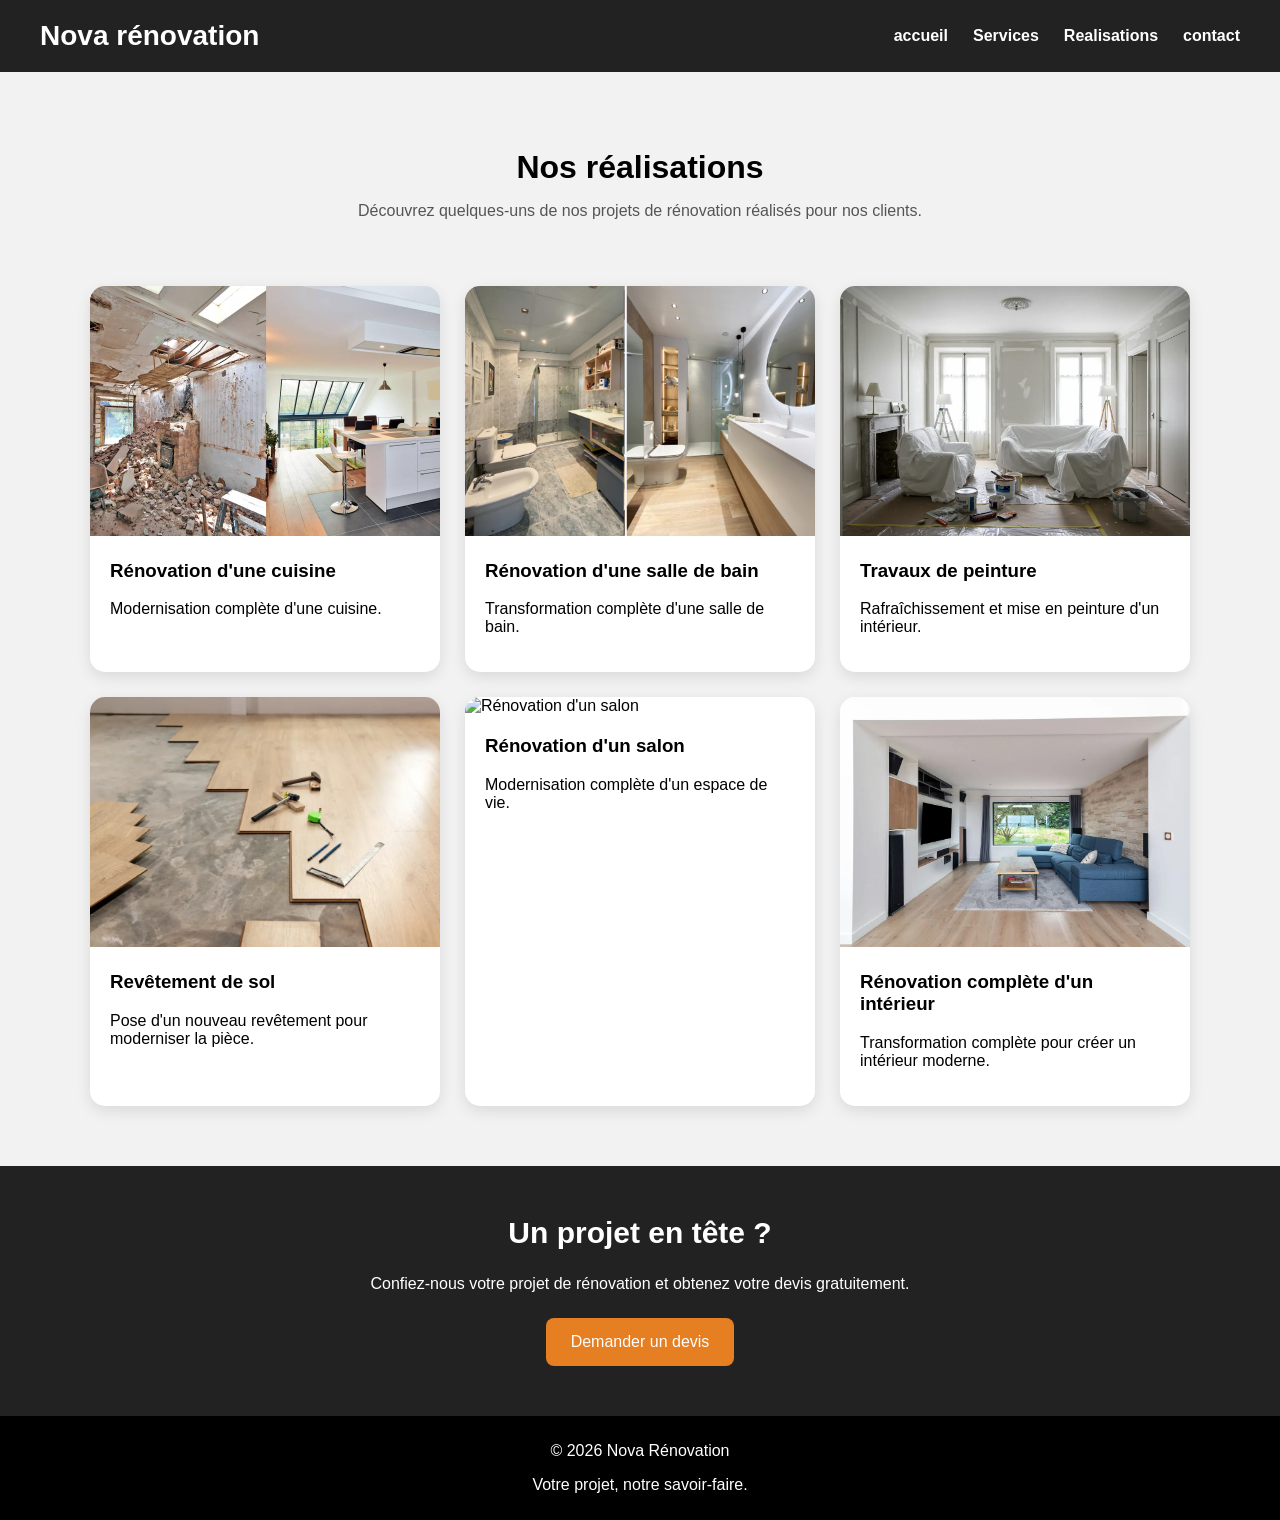
==== realisations.html @ 0672aceb "Add files via upload" ====
<!DOCTYPE html>
<html lang="fr">

<head>
    <meta charset="UTF-8">
    <meta name="viewport" content="width=device-width, initial-scale=1.0">
    <link rel="stylesheet" href="style.css">
</head>

<body>

    <header>

        <h1>Nova rénovation</h1>

        <button class="menu-toggle">☰</button>


        <nav class="accueil">

            <a href="index.html">accueil</a>
            <a href="services.html">Services</a>
            <a href="realisations.html">Realisations</a>
            <a href="contact.html">contact</a>


        </nav>

    </header>

    <main>

        <section class="intro-realisations">
            <h2>Nos réalisations</h2>

            <p>
                Découvrez quelques-uns de nos projets de rénovation réalisés
                pour nos clients.
            </p>
        </section>

        <section class="galerie-projets">

            <div class="projet">
                <img src="images/realisation1.webp" alt="Rénovation d'une cuisine">

                <div class="info-projet">
                    <h3>Rénovation d'une cuisine</h3>
                    <p>Modernisation complète d'une cuisine.</p>
                </div>

            </div>

            <div class="projet">
                <img src="images/salle de bain.jpg" alt="Rénovation d'une salle de bain">

                <div class="info-projet">
                    <h3>Rénovation d'une salle de bain</h3>
                    <p>Transformation complète d'une salle de bain.</p>
                </div>
            </div>

            <div class="projet">
                <img src="images/travaux de peinture.webp" alt="Travaux de peinture">

                <div class="info-projet">
                    <h3>Travaux de peinture</h3>
                    <p>Rafraîchissement et mise en peinture d'un intérieur.</p>
                </div>
            </div>

            <div class="projet">
                <img src="images/revetement de sol.webp" alt="Pose d'un revêtement de sol">

                <div class="info-projet">
                    <h3>Revêtement de sol</h3>
                    <p>Pose d'un nouveau revêtement pour moderniser la pièce.</p>
                </div>
            </div>

            <div class="projet">
                <img src="images/renovation de salon.Webp" alt="Rénovation d'un salon">

                <div class="info-projet">
                    <h3>Rénovation d'un salon</h3>
                    <p>Modernisation complète d'un espace de vie.</p>
                </div>
            </div>

            <div class="projet">
                <img src="images/renovation complete d'un intérieur.webp" alt="Rénovation complète d'un intérieur">

                <div class="info-projet">
                    <h3>Rénovation complète d'un intérieur</h3>
                    <p>Transformation complète pour créer un intérieur moderne.</p>
                </div>
            </div>


        </section>

    </main>

    <section class="cta-realisations">

        <h2>Un projet en tête ?</h2>

        <p>
            Confiez-nous votre projet de rénovation et obtenez votre devis gratuitement.
        </p>

        <a href="contact.html">Demander un devis</a>

    </section>

    <div class="lightbox" id="lightbox">
        <span class="fermer-lightbox">&times;</span>

        <img class="image-lightbox" src="" alt="Réalisation agrandie">
    </div>

    <footer>

        <p>© 2026 Nova Rénovation</p>
        <p>Votre projet, notre savoir-faire.</p>

    </footer>

    <script src="script.js"></script>

</body>

</html>
---- style.css ----
body {
    background-color: #f2f2f2;
    color: black;
    margin: 0;
    font-family: Arial, Helvetica, sans-serif;
}

header {
    padding: 20px 40px;
    display: flex;
    justify-content: space-between;
    align-items: center;

    background-color: #222222;
    color: white;
}

header h1 {
    margin: 0;
    font-size: 28px;
}

.accueil {
    display: flex;
    gap: 25px;
}

.accueil a {
    color: white;
    text-decoration: none;
    font-weight: bold;
    transition: 0.3s;
}

.accueil a:hover {
    color: #e67e22;
}

.hero {
    padding: 100px 20px;
    text-align: center;
    color: white;
    margin: 10px;

    background-image:
        linear-gradient(rgba(0, 0, 0, 0.5), rgba(0, 0, 0, 0.5)),
        url("images/hero-renovation.jpg");

    background-size: cover;
    background-position: center;
    border-radius: 10px;
}

.hero a {
    display: inline-block;
    padding: 15px;
    background-color: #e67e22;
    color: white;
    text-decoration: none;
    border-radius: 8px;
    transition: 0.3s;
    margin-top: 15px;
}

.hero a:hover {
    background-color: #c96810;
    transform: scale(1.05)
}

.Liste-services {
    display: flex;
    justify-content: center;
    gap: 20px;
}

.service {
    background-color: white;
    color: #222;
    padding: 25px;
    border-radius: 12px;
    width: 250px;
    text-align: center;
    transition: 0.3s;
    border-top: 4px solid #e67e22;
}

.service:hover {
    transform: translateY(-5px);
    box-shadow: 0 8px 20px rgba(0, 0, 0, 0.3);
}

.avantages {
    display: flex;
    justify-content: center;
    gap: 20px;
}

.avantage {
    background-color: #2b2b2b;
    color: white;
    width: 250px;
    padding: 25px;
    border-radius: 12px;
    text-align: center;
    transition: 0.3s;
}

.avantage:hover {
    transform: translateY(-5px);
    box-shadow: 0 8px 20px rgba(0, 0, 0, 0.3);
}

.icone-avantage {
    font-size: 32px;
    color: #e67e22;
    margin-bottom: 10px;
}

.icone-avantage svg {
    width: 35px;
    height: 35px;
    fill: none;
    stroke: #e67e22;
    stroke-width: 2;
}

.services {
    padding: 25px 30px;
    text-align: center;
}

.pourquoi-nous {
    padding: 15px 20px;
    text-align: center;
}

footer {
    background-color: black;
    color: white;
    padding: 10px 15px;
    text-align: center;
}

.menu-toggle {
    display: none;
}

@media (max-width: 768px) {

    .accueil {
        display: none;
        flex-direction: column;
        align-items: center;
        gap: 15px;
        width: 100%;
    }

    .accueil.ouvert {
        display: flex;

    }

    .Liste-services {
        flex-direction: column;
        align-items: center;
    }

    .avantages {
        flex-direction: column;
        align-items: center;
    }

    header {
        flex-direction: row;
        justify-content: space-between;
        align-items: center;
        flex-wrap: wrap;
    }

    .menu-toggle {
        display: block;
    }

    .galerie-realisations {
        flex-direction: column;
        align-items: center;
    }

    .galerie-realisations img {
        width: 90%;
        height: auto;
    }

    .service-detail,
    .service-detail.inverse {
        flex-direction: column;
    }

    .service-detail img {
        width: 100%;
        height: 220px;
    }

    .texte-service {
        width: auto;
        padding: 25px;
    }

}

.galerie-realisations {
    display: flex;
    justify-content: center;
    gap: 20px;
}

.galerie-realisations img {
    width: 300px;
    height: 200px;
    border-radius: 15px;
    object-fit: cover;
    transition: 0.3s;
}

.galerie-realisations img:hover {
    transform: translateY(-5px) scale(1.03);
    box-shadow: 0 8px 20px rgba(0, 0, 0, 0.3);
}

.realisations-accueil {
    padding: 30px 20px;
    text-align: center;
}

.bouton-realisations {
    display: inline-block;
    margin-top: 25px;
    padding: 15px 25px;
    background-color: #e67e22;
    color: white;
    text-decoration: none;
    border-radius: 8px;
    transition: 0.3s;
}

.bouton-realisations:hover {
    background-color: #c96510;
    transform: scale(1.05);
}

.services-detail {
    padding: 40px 20px;
    background-color: #e9e9e9;

}

.service-detail {
    display: flex;
    align-items: center;
    max-width: 1000px;
    margin: 0 auto;
    background-color: white;
    border-radius: 15px;
    overflow: hidden;

    box-shadow: 0 5px 15px rgba(0, 0, 0, 0.08);
    transition: 0.3s;
}

.service-detail:hover {
    transform: translateY(-5px);
    box-shadow: 0 10px 25px rgba(0, 0, 0, 0.15);
}

.service-detail img {
    width: 50%;
    height: 300px;
    object-fit: cover;
}

.texte-service {
    width: 50%;
    padding: 30px;
}

.intro-services {
    text-align: center;
    padding: 50px 20px 20px;
}

.intro-services h2 {
    font-size: 32px;
    margin-bottom: 10px;
}

.intro-services p {
    color: #555;
}

.services-detail {
    display: flex;
    flex-direction: column;
    gap: 30px;
}

.service-detail.inverse {
    flex-direction: row-reverse;
}

.cta-services,
.cta-realisations {
    background-color: #222;
    color: white;
    text-align: center;
    padding: 50px 20px;
    margin-top: 40px;
}

.cta-services h2,
.cta-realisations h2 {
    margin-top: 0;
    font-size: 30px;
}

.cta-services p,
.cta-realisations p {
    margin-bottom: 25px;
}

.cta-services a,
.cta-realisations a {
    display: inline-block;
    padding: 15px 25px;
    background-color: #e67e22;
    color: white;
    text-decoration: none;
    border-radius: 8px;
    transition: 0.3s;
}

.cta-services a:hover,
.cta-realisations a:hover {
    background-color: #c96510;
    transform: scale(1.05);
}

.intro-realisations {
    text-align: center;
    padding: 50px 20px 30px;
}

.intro-realisations h2 {
    font-size: 32px;
    margin-bottom: 10px;
}

.intro-realisations p {
    color: #555;
}

.galerie-projets {
    max-width: 1100px;
    margin: 0 auto;
    padding: 20px;

    display: grid;
    grid-template-columns: repeat(3, 1fr);
    gap: 25px;
}

.projet {
    background-color: white;
    border-radius: 15px;
    overflow: hidden;
    box-shadow: 0 5px 15px rgba(0, 0, 0, 0.1);
    transition: 0.3s;
}

.projet:hover {
    transform: translateY(-5px);
    box-shadow: 0 10px 25px rgba(0, 0, 0, 0.15);
}

.projet img {
    width: 100%;
    height: 250px;
    object-fit: cover;
    cursor: pointer;
}

.info-projet {
    padding: 20px;
}

.info-projet h3 {
    margin-top: 0;
}

.lightbox {
    display: none;
    position: fixed;
    inset: 0;
    background-color: rgba(0, 0, 0, 0.9);
    justify-content: center;
    align-items: center;
    z-index: 1000;
}

.lightbox.ouverte {
    display: flex;
}

.image-lightbox {
    max-width: 85%;
    max-height: 85%;
    border-radius: 10px;
}

.fermer-lightbox {
    position: absolute;
    top: 25px;
    right: 40px;
    color: white;
    font-size: 45px;
    cursor: pointer;
}

@media (max-width: 768px) {

    .galerie-projets {
        grid-template-columns: 1fr;
        padding: 20px;
    }

    .projet img {
        height: 230px;
    }

    .image-lightbox {
        max-width: 95%;
        max-height: 80%;
    }

    .fermer-lightbox {
        top: 15px;
        right: 20px;
    }

    .contact {
    flex-direction: column;
    align-items: center;
}

.infos-contact {
    width: 100%;
    box-sizing: border-box;
}

.formulaire-contact {
    width: 100%;
    box-sizing: border-box;
}
}

.intro-contact {
    text-align: center;
    padding: 50px 20px 20px;
}

.intro-contact h2 {
    font-size: 32px;
    margin-bottom: 10px;
}

.intro-contact p {
    color: #555;
}

.contact {
    max-width: 1000px;
    margin: 0 auto;
    padding: 30px 20px 60px;

    display: flex;
    align-items: flex-start;
    gap: 30px;
}

.infos-contact {
    width: 300px;
    background-color: #222;
    color: white;
    padding: 35px;
    border-radius: 15px;
}

.infos-contact h3 {
    color: #e67e22;
    margin-top: 0;
    font-size: 24px;
}

.infos-contact p {
    line-height: 1.6;
    margin-bottom: 20px;
}

.formulaire-contact {
    flex: 1;
}

.formulaire-contact {
    max-width: 650px;
    margin: 0 auto;
    padding: 35px;
    background-color: white;
    border-radius: 15px;
    box-shadow: 0 5px 20px rgba(0, 0, 0, 0.1);

    display: flex;
    flex-direction: column;
    gap: 10px;
}

.formulaire-contact label {
    font-weight: bold;
    margin-top: 10px;
}

.formulaire-contact input,
.formulaire-contact select,
.formulaire-contact textarea {
    padding: 12px;
    border: 1px solid #ccc;
    border-radius: 7px;
    font-family: inherit;
    font-size: 16px;
}

.formulaire-contact textarea {
    resize: vertical;
}

.formulaire-contact button {
    margin-top: 15px;
    padding: 15px;
    background-color: #e67e22;
    color: white;
    border: none;
    border-radius: 8px;
    font-size: 16px;
    font-weight: bold;
    cursor: pointer;
    transition: 0.3s;
}

.formulaire-contact button:hover {
    background-color: #c96510;
    transform: scale(1.02);
}

.message-confirmation {
    text-align: center;
    color: green;
    font-weight: bold;
    margin-top: 20px;
}
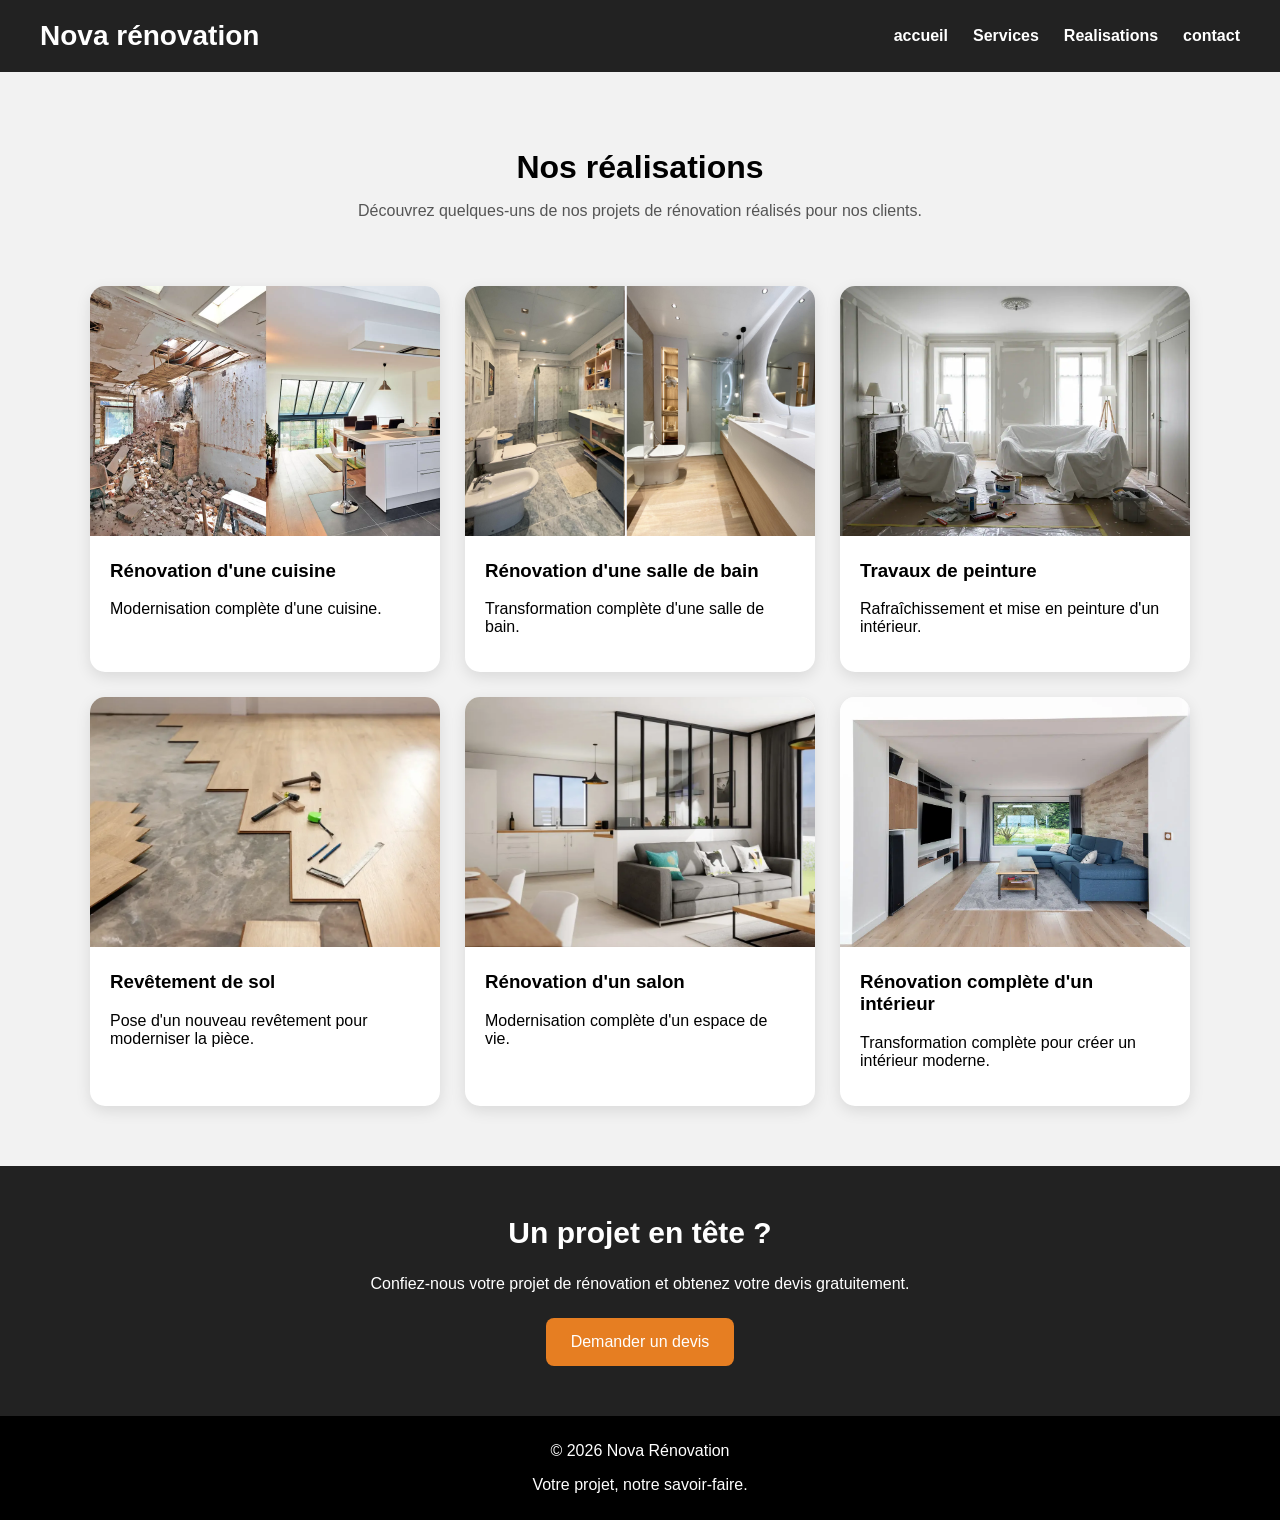
==== commit 858b81ed: "Add files via upload" ====
--- a/realisations.html
+++ b/realisations.html
@@ -79,7 +79,7 @@
             </div>
 
             <div class="projet">
-                <img src="images/renovation de salon.Webp" alt="Rénovation d'un salon">
+                <img src="images/renovation de salon.webp" alt="Rénovation d'un salon">
 
                 <div class="info-projet">
                     <h3>Rénovation d'un salon</h3>
